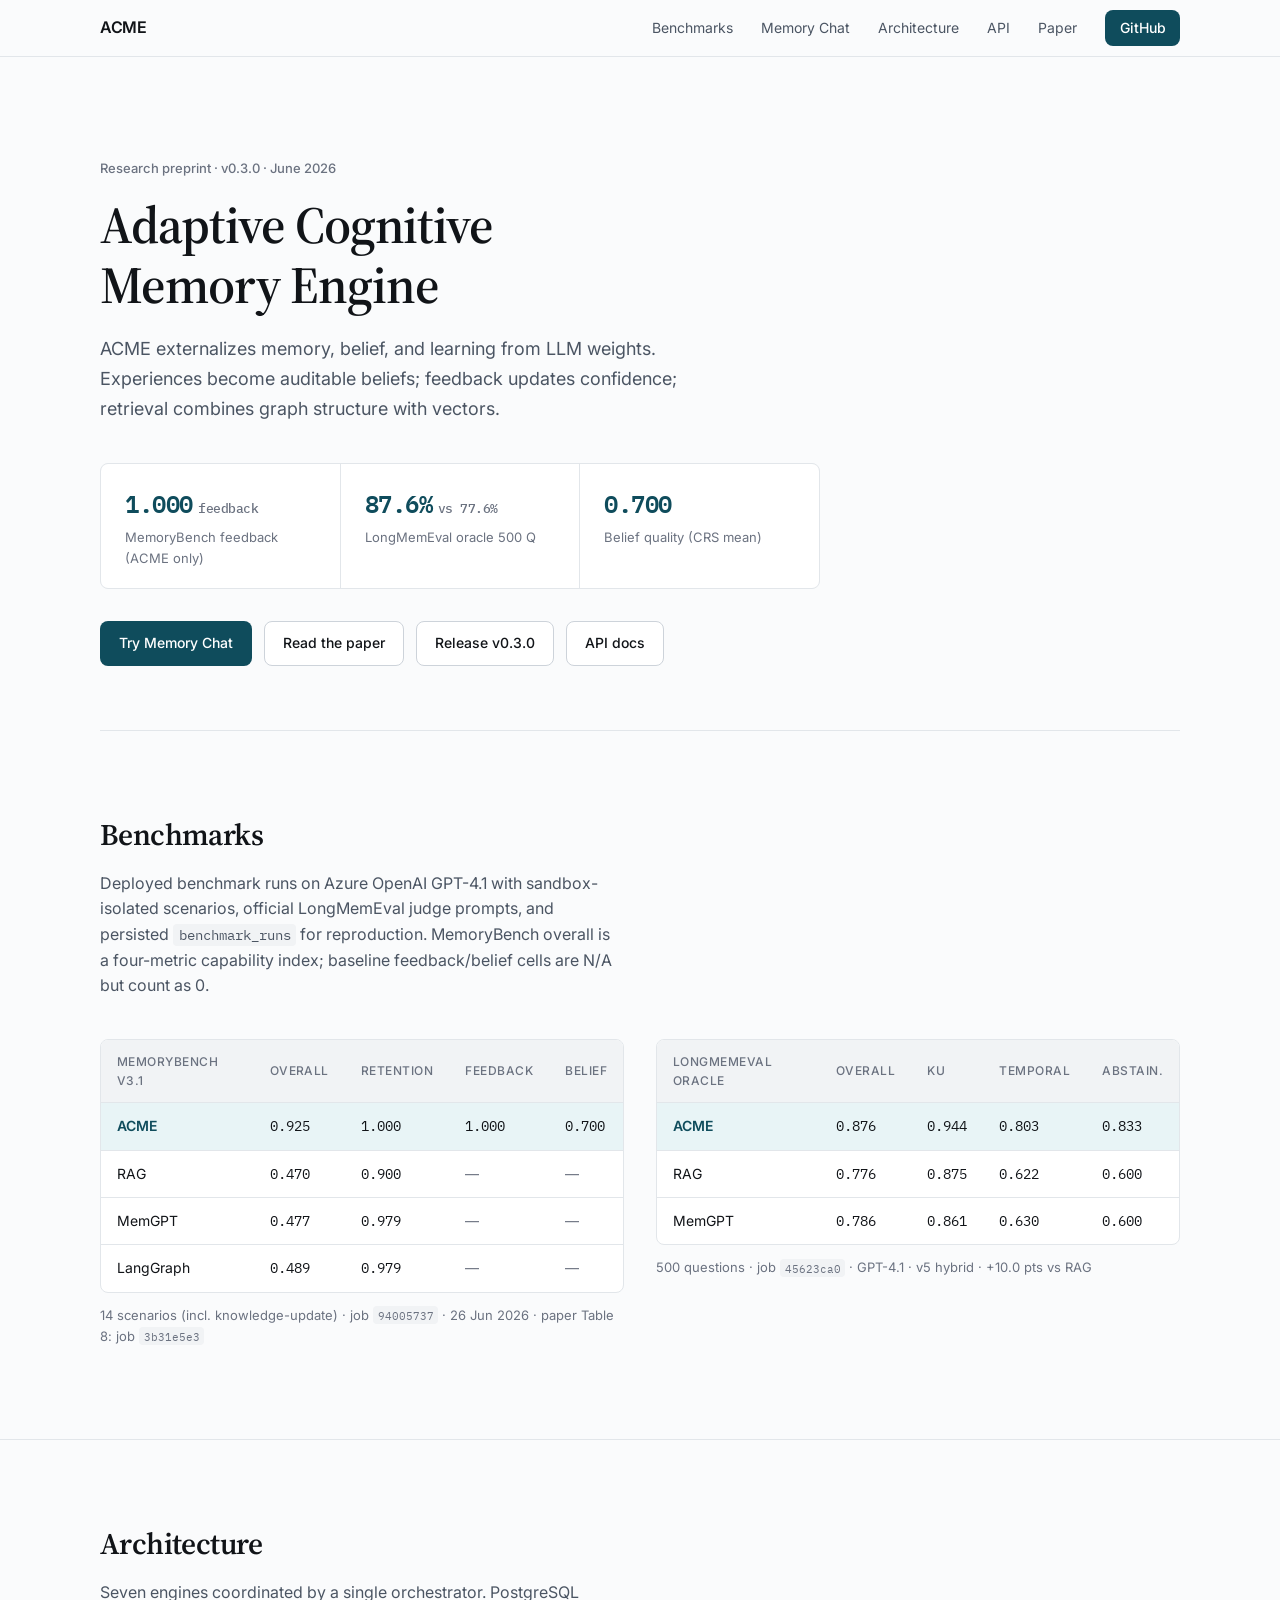
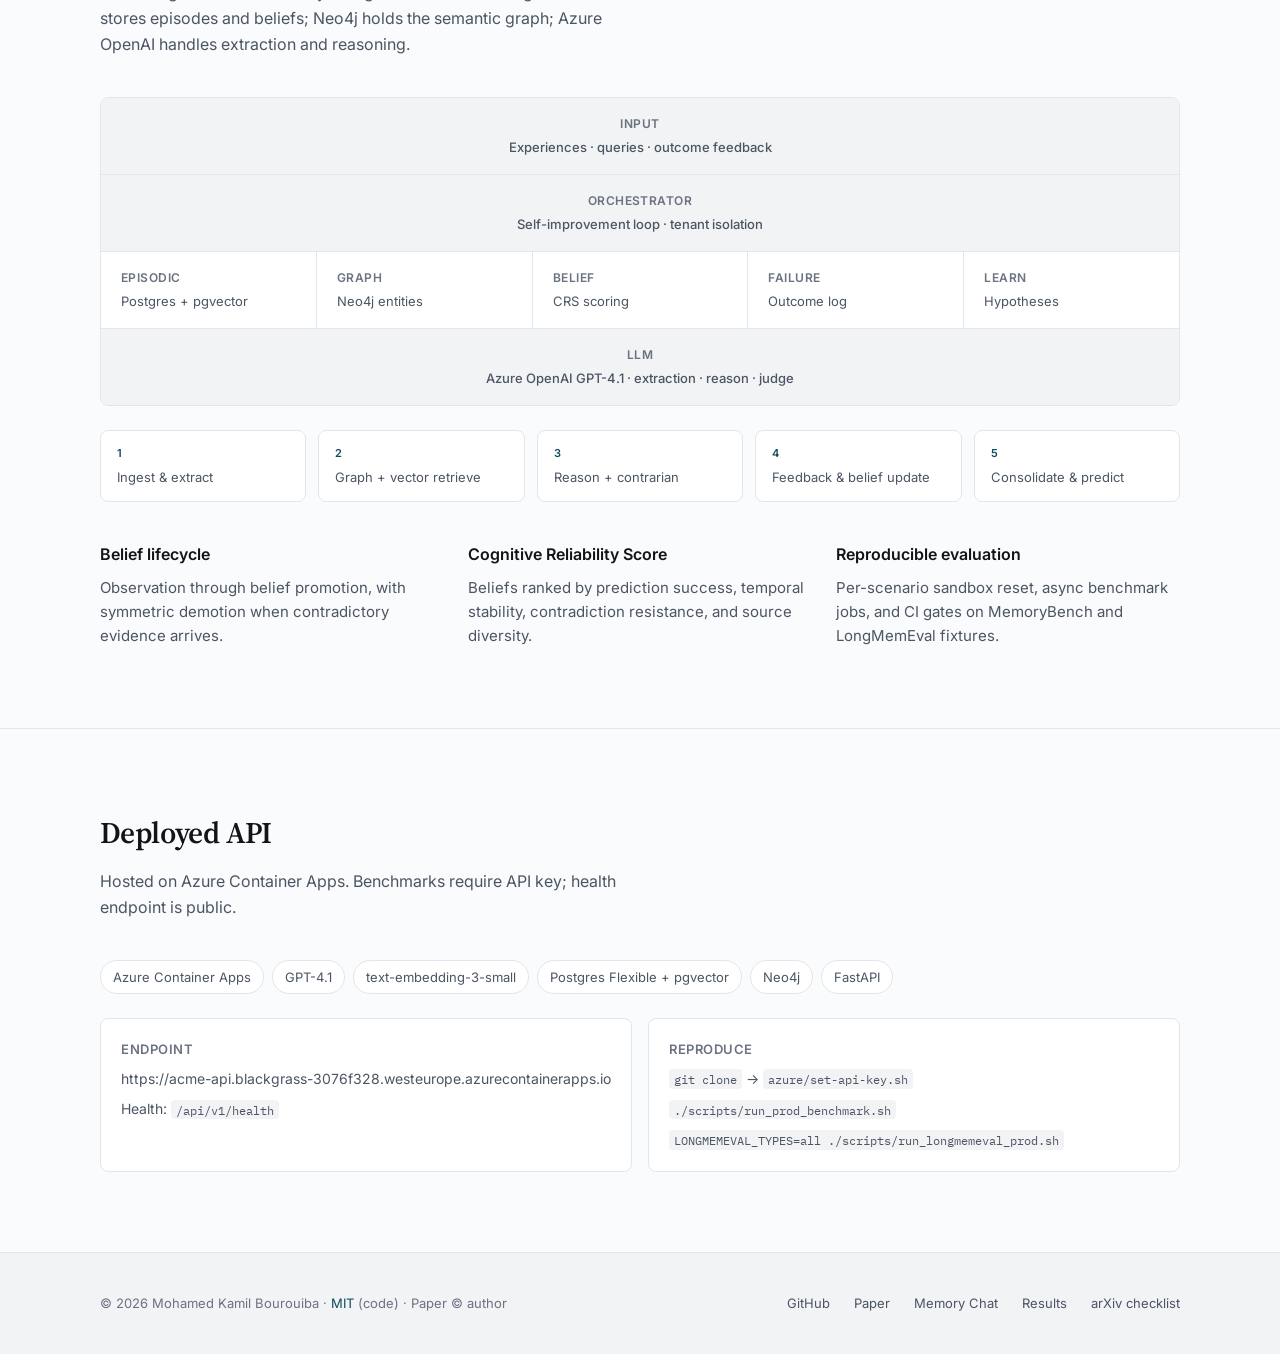
==== index.html @ 428d4e1a "Republish paper site — Memory Chat redirect Co-authored-by: Cursor <cursoragent@cursor.com>" ====
<!DOCTYPE html>
<html lang="en">
<head>
  <meta charset="UTF-8">
  <meta name="viewport" content="width=device-width, initial-scale=1.0, viewport-fit=cover">
  <title>ACME — Adaptive Cognitive Memory Engine</title>
  <meta name="description" content="External cognitive memory for LLMs. MemoryBench belief+feedback metrics; LongMemEval oracle 87.6%. Azure OpenAI GPT-4.1 benchmarks.">
  <meta property="og:title" content="ACME — Adaptive Cognitive Memory Engine">
  <meta property="og:description" content="Belief lifecycle, graph memory, and reproducible benchmarks on MemoryBench and LongMemEval.">
  <meta property="og:type" content="website">
  <link rel="preconnect" href="https://fonts.googleapis.com">
  <link rel="preconnect" href="https://fonts.gstatic.com" crossorigin>
  <link href="https://fonts.googleapis.com/css2?family=IBM+Plex+Mono:wght@500;600&family=Inter:wght@400;500;600&family=Source+Serif+4:opsz,wght@8..60,600&display=swap" rel="stylesheet">
  <link rel="stylesheet" href="assets/style.css?v=4">
</head>
<body>
  <nav class="nav">
    <div class="container nav-inner">
      <a class="logo" href="#">ACME</a>
      <button class="menu-btn" type="button" aria-label="Menu" aria-expanded="false" id="nav-menu-btn">☰</button>
      <div class="nav-links">
        <a href="#benchmarks">Benchmarks</a>
        <a href="https://acme-api.blackgrass-3076f328.westeurope.azurecontainerapps.io/api/v1/chat/" target="_blank" rel="noopener">Memory Chat</a>
        <a href="#architecture">Architecture</a>
        <a href="#stack">API</a>
        <a href="PAPER.pdf" target="_blank" rel="noopener">Paper</a>
        <a class="nav-cta" href="https://github.com/KamilBourouiba/ACME" target="_blank" rel="noopener">GitHub</a>
      </div>
    </div>
  </nav>

  <header class="hero container">
    <p class="hero-eyebrow">Research preprint · v0.3.0 · June 2026</p>
    <h1>Adaptive Cognitive Memory Engine</h1>
    <p class="hero-lead">
      ACME externalizes memory, belief, and learning from LLM weights.
      Experiences become auditable beliefs; feedback updates confidence; retrieval combines graph structure with vectors.
    </p>
    <div class="metrics">
      <div class="metric">
        <div class="metric-value">1.000<span>feedback</span></div>
        <div class="metric-label">MemoryBench feedback (ACME only)</div>
      </div>
      <div class="metric">
        <div class="metric-value">87.6%<span>vs 77.6%</span></div>
        <div class="metric-label">LongMemEval oracle 500 Q</div>
      </div>
      <div class="metric">
        <div class="metric-value">0.700</div>
        <div class="metric-label">Belief quality (CRS mean)</div>
      </div>
    </div>
    <div class="hero-actions">
      <a class="btn btn-primary" href="https://acme-api.blackgrass-3076f328.westeurope.azurecontainerapps.io/api/v1/chat/" target="_blank" rel="noopener">Try Memory Chat</a>
      <a class="btn btn-outline" href="PAPER.pdf" target="_blank" rel="noopener">Read the paper</a>
      <a class="btn btn-outline" href="https://github.com/KamilBourouiba/ACME/releases/tag/v0.3.0-longmemeval-v5" target="_blank" rel="noopener">Release v0.3.0</a>
      <a class="btn btn-outline" href="https://acme-api.blackgrass-3076f328.westeurope.azurecontainerapps.io/docs" target="_blank" rel="noopener">API docs</a>
    </div>
  </header>

  <section id="benchmarks">
    <div class="container">
      <div class="section-header">
        <h2>Benchmarks</h2>
        <p>
          Deployed benchmark runs on Azure OpenAI GPT-4.1 with sandbox-isolated scenarios,
          official LongMemEval judge prompts, and persisted <code>benchmark_runs</code> for reproduction.
          MemoryBench overall is a four-metric capability index; baseline feedback/belief cells are N/A but count as 0.
        </p>
      </div>

      <div class="bench-grid">
        <div class="bench-card">
          <div class="table-wrap bench-table">
            <table>
              <thead>
                <tr>
                  <th>MemoryBench v3.1</th>
                  <th>Overall</th>
                  <th>Retention</th>
                  <th>Feedback</th>
                  <th>Belief</th>
                </tr>
              </thead>
              <tbody>
                <tr class="highlight">
                  <td>ACME</td>
                  <td class="num">0.925</td>
                  <td class="num">1.000</td>
                  <td class="num">1.000</td>
                  <td class="num">0.700</td>
                </tr>
                <tr>
                  <td>RAG</td>
                  <td class="num">0.470</td>
                  <td class="num">0.900</td>
                  <td class="na">—</td>
                  <td class="na">—</td>
                </tr>
                <tr>
                  <td>MemGPT</td>
                  <td class="num">0.477</td>
                  <td class="num">0.979</td>
                  <td class="na">—</td>
                  <td class="na">—</td>
                </tr>
                <tr>
                  <td>LangGraph</td>
                  <td class="num">0.489</td>
                  <td class="num">0.979</td>
                  <td class="na">—</td>
                  <td class="na">—</td>
                </tr>
              </tbody>
            </table>
          </div>
          <p class="caption">14 scenarios (incl. knowledge-update) · job <code>94005737</code> · 26 Jun 2026 · paper Table 8: job <code>3b31e5e3</code></p>
        </div>

        <div class="bench-card">
          <div class="table-wrap bench-table">
            <table>
              <thead>
                <tr>
                  <th>LongMemEval oracle</th>
                  <th>Overall</th>
                  <th>KU</th>
                  <th>Temporal</th>
                  <th>Abstain.</th>
                </tr>
              </thead>
              <tbody>
                <tr class="highlight">
                  <td>ACME</td>
                  <td class="num">0.876</td>
                  <td class="num">0.944</td>
                  <td class="num">0.803</td>
                  <td class="num">0.833</td>
                </tr>
                <tr>
                  <td>RAG</td>
                  <td class="num">0.776</td>
                  <td class="num">0.875</td>
                  <td class="num">0.622</td>
                  <td class="num">0.600</td>
                </tr>
                <tr>
                  <td>MemGPT</td>
                  <td class="num">0.786</td>
                  <td class="num">0.861</td>
                  <td class="num">0.630</td>
                  <td class="num">0.600</td>
                </tr>
              </tbody>
            </table>
          </div>
          <p class="caption">500 questions · job <code>45623ca0</code> · GPT-4.1 · v5 hybrid · +10.0 pts vs RAG</p>
        </div>
      </div>
    </div>
  </section>

  <section id="architecture">
    <div class="container">
      <div class="section-header">
        <h2>Architecture</h2>
        <p>
          Seven engines coordinated by a single orchestrator.
          PostgreSQL stores episodes and beliefs; Neo4j holds the semantic graph; Azure OpenAI handles extraction and reasoning.
        </p>
      </div>

      <div class="arch-flow">
        <div class="arch-row">
          <div class="arch-node arch-center" style="flex: 2;">
            <strong>Input</strong>
            <span>Experiences · queries · outcome feedback</span>
          </div>
        </div>
        <div class="arch-row">
          <div class="arch-node arch-center" style="flex: 2;">
            <strong>Orchestrator</strong>
            <span>Self-improvement loop · tenant isolation</span>
          </div>
        </div>
        <div class="arch-row">
          <div class="arch-node">
            <strong>Episodic</strong>
            <span>Postgres + pgvector</span>
          </div>
          <div class="arch-node">
            <strong>Graph</strong>
            <span>Neo4j entities</span>
          </div>
          <div class="arch-node">
            <strong>Belief</strong>
            <span>CRS scoring</span>
          </div>
          <div class="arch-node">
            <strong>Failure</strong>
            <span>Outcome log</span>
          </div>
          <div class="arch-node">
            <strong>Learn</strong>
            <span>Hypotheses</span>
          </div>
        </div>
        <div class="arch-row">
          <div class="arch-node arch-center" style="flex: 2;">
            <strong>LLM</strong>
            <span>Azure OpenAI GPT-4.1 · extraction · reason · judge</span>
          </div>
        </div>
      </div>

      <div class="arch-pipeline">
        <div class="arch-step"><em>1</em>Ingest &amp; extract</div>
        <div class="arch-step"><em>2</em>Graph + vector retrieve</div>
        <div class="arch-step"><em>3</em>Reason + contrarian</div>
        <div class="arch-step"><em>4</em>Feedback &amp; belief update</div>
        <div class="arch-step"><em>5</em>Consolidate &amp; predict</div>
      </div>

      <div class="features" style="margin-top: 2.5rem;">
        <div class="feature">
          <h3>Belief lifecycle</h3>
          <p>Observation through belief promotion, with symmetric demotion when contradictory evidence arrives.</p>
        </div>
        <div class="feature">
          <h3>Cognitive Reliability Score</h3>
          <p>Beliefs ranked by prediction success, temporal stability, contradiction resistance, and source diversity.</p>
        </div>
        <div class="feature">
          <h3>Reproducible evaluation</h3>
          <p>Per-scenario sandbox reset, async benchmark jobs, and CI gates on MemoryBench and LongMemEval fixtures.</p>
        </div>
      </div>
    </div>
  </section>

  <section id="stack">
    <div class="container">
      <div class="section-header">
        <h2>Deployed API</h2>
        <p>Hosted on Azure Container Apps. Benchmarks require API key; health endpoint is public.</p>
      </div>

      <div class="stack-list">
        <span>Azure Container Apps</span>
        <span>GPT-4.1</span>
        <span>text-embedding-3-small</span>
        <span>Postgres Flexible + pgvector</span>
        <span>Neo4j</span>
        <span>FastAPI</span>
      </div>

      <div class="info-grid">
        <div class="info-card">
          <h3>Endpoint</h3>
          <p>https://acme-api.blackgrass-3076f328.westeurope.azurecontainerapps.io</p>
          <p>Health: <code>/api/v1/health</code></p>
        </div>
        <div class="info-card">
          <h3>Reproduce</h3>
          <p><code>git clone</code> → <code>azure/set-api-key.sh</code></p>
          <p><code>./scripts/run_prod_benchmark.sh</code></p>
          <p><code>LONGMEMEVAL_TYPES=all ./scripts/run_longmemeval_prod.sh</code></p>
        </div>
      </div>
    </div>
  </section>

  <footer>
    <div class="container footer-inner">
      <div>© 2026 Mohamed Kamil Bourouiba · <a href="https://github.com/KamilBourouiba/ACME/blob/main/LICENSE">MIT</a> (code) · Paper © author</div>
      <div class="footer-links">
        <a href="https://github.com/KamilBourouiba/ACME" target="_blank" rel="noopener">GitHub</a>
        <a href="PAPER.pdf" target="_blank" rel="noopener">Paper</a>
        <a href="https://acme-api.blackgrass-3076f328.westeurope.azurecontainerapps.io/api/v1/chat/" target="_blank" rel="noopener">Memory Chat</a>
        <a href="https://github.com/KamilBourouiba/ACME/blob/main/docs/BENCHMARK_RESULTS.md" target="_blank" rel="noopener">Results</a>
        <a href="https://github.com/KamilBourouiba/ACME/blob/main/docs/ARXIV_SUBMISSION.md" target="_blank" rel="noopener">arXiv checklist</a>
      </div>
    </div>
  </footer>
  <script src="assets/site.js" defer></script>
</body>
</html>
---- assets/style.css ----
:root {
  --bg: #fafbfc;
  --bg-subtle: #f1f3f5;
  --surface: #ffffff;
  --border: #e2e6ea;
  --border-strong: #cdd3da;
  --text: #111418;
  --text-secondary: #4b5563;
  --text-muted: #6b7280;
  --accent: #0f4c5c;
  --accent-light: #e8f4f6;
  --accent-hover: #0a3a47;
  --positive: #047857;
  --max: 1080px;
  --narrow: 640px;
  --radius: 8px;
  --font: "Inter", system-ui, -apple-system, sans-serif;
  --serif: "Source Serif 4", Georgia, serif;
  --mono: "IBM Plex Mono", ui-monospace, monospace;
}

*,
*::before,
*::after {
  box-sizing: border-box;
}

html {
  scroll-behavior: smooth;
}

body {
  margin: 0;
  font-family: var(--font);
  font-size: 1rem;
  line-height: 1.6;
  color: var(--text);
  background: var(--bg);
  -webkit-font-smoothing: antialiased;
}

a {
  color: var(--accent);
  text-decoration: none;
}

a:hover {
  text-decoration: underline;
}

code {
  font-family: var(--mono);
  font-size: 0.875em;
  background: var(--bg-subtle);
  padding: 0.15em 0.4em;
  border-radius: 4px;
}

.container {
  width: min(var(--max), calc(100% - 2rem));
  margin-inline: auto;
  padding-inline: max(0px, env(safe-area-inset-left)) max(0px, env(safe-area-inset-right));
}

/* —— Nav —— */
.nav {
  position: sticky;
  top: 0;
  z-index: 50;
  background: rgba(250, 251, 252, 0.92);
  backdrop-filter: blur(8px);
  border-bottom: 1px solid var(--border);
}

.nav-inner {
  display: flex;
  align-items: center;
  justify-content: space-between;
  height: 3.5rem;
  gap: 1rem;
}

.logo {
  font-weight: 600;
  font-size: 1rem;
  letter-spacing: -0.02em;
  color: var(--text);
  text-decoration: none;
}

.logo:hover {
  text-decoration: none;
}

.nav-links {
  display: flex;
  align-items: center;
  gap: 1.75rem;
  font-size: 0.875rem;
}

.nav-links a {
  color: var(--text-secondary);
  text-decoration: none;
}

.nav-links a:hover {
  color: var(--text);
  text-decoration: none;
}

.nav-cta {
  padding: 0.4rem 0.9rem;
  background: var(--accent);
  color: #fff !important;
  border-radius: var(--radius);
  font-weight: 500;
}

.nav-cta:hover {
  background: var(--accent-hover);
}

.menu-btn {
  display: none;
  background: none;
  border: 1px solid var(--border);
  border-radius: var(--radius);
  padding: 0.35rem 0.6rem;
  font-size: 1.1rem;
  cursor: pointer;
  color: var(--text);
}

/* —— Hero —— */
.hero {
  padding: clamp(3.5rem, 8vw, 5.5rem) 0 clamp(3rem, 6vw, 4rem);
  border-bottom: 1px solid var(--border);
}

.hero-eyebrow {
  font-size: 0.8125rem;
  font-weight: 500;
  color: var(--text-muted);
  margin-bottom: 1rem;
}

.hero h1 {
  font-family: var(--serif);
  font-size: clamp(2.25rem, 5vw, 3.25rem);
  font-weight: 600;
  line-height: 1.15;
  letter-spacing: -0.02em;
  margin: 0 0 1.25rem;
  max-width: 18ch;
}

.hero-lead {
  font-size: 1.125rem;
  color: var(--text-secondary);
  max-width: var(--narrow);
  margin: 0 0 2.5rem;
  line-height: 1.65;
}

.metrics {
  display: grid;
  grid-template-columns: repeat(3, 1fr);
  gap: 1px;
  background: var(--border);
  border: 1px solid var(--border);
  border-radius: var(--radius);
  overflow: hidden;
  margin-bottom: 2rem;
  max-width: 720px;
}

.metric {
  background: var(--surface);
  padding: 1.25rem 1.5rem;
}

.metric-value {
  font-family: var(--mono);
  font-size: 1.5rem;
  font-weight: 600;
  color: var(--accent);
  letter-spacing: -0.02em;
}

.metric-value span {
  font-size: 0.8125rem;
  font-weight: 500;
  color: var(--text-muted);
  margin-left: 0.35rem;
}

.metric-label {
  font-size: 0.8125rem;
  color: var(--text-muted);
  margin-top: 0.25rem;
}

.hero-actions {
  display: flex;
  flex-wrap: wrap;
  gap: 0.75rem;
}

.btn {
  display: inline-flex;
  align-items: center;
  padding: 0.625rem 1.125rem;
  font-size: 0.875rem;
  font-weight: 500;
  border-radius: var(--radius);
  text-decoration: none;
  border: 1px solid transparent;
}

.btn:hover {
  text-decoration: none;
}

.btn-primary {
  background: var(--accent);
  color: #fff;
}

.btn-primary:hover {
  background: var(--accent-hover);
}

.btn-outline {
  background: var(--surface);
  color: var(--text);
  border-color: var(--border-strong);
}

.btn-outline:hover {
  border-color: var(--text-muted);
}

/* —— Sections —— */
section {
  padding: clamp(3.5rem, 7vw, 5rem) 0;
}

section + section {
  border-top: 1px solid var(--border);
}

.section-header {
  margin-bottom: 2.5rem;
}

.section-header h2 {
  font-family: var(--serif);
  font-size: clamp(1.5rem, 3vw, 1.875rem);
  font-weight: 600;
  letter-spacing: -0.02em;
  margin: 0 0 0.75rem;
}

.section-header p {
  margin: 0;
  color: var(--text-secondary);
  max-width: 52ch;
  font-size: 1rem;
}

/* —— Tables —— */
.table-wrap {
  border: 1px solid var(--border);
  border-radius: var(--radius);
  overflow-x: auto;
  background: var(--surface);
}

table {
  width: 100%;
  border-collapse: collapse;
  font-size: 0.875rem;
}

th,
td {
  padding: 0.75rem 1rem;
  text-align: left;
  border-bottom: 1px solid var(--border);
}

th {
  font-weight: 500;
  color: var(--text-muted);
  font-size: 0.75rem;
  text-transform: uppercase;
  letter-spacing: 0.04em;
  background: var(--bg-subtle);
}

tr:last-child td {
  border-bottom: none;
}

td.num {
  font-family: var(--mono);
  font-variant-numeric: tabular-nums;
}

tr.highlight td:first-child {
  font-weight: 600;
  color: var(--accent);
}

tr.highlight {
  background: var(--accent-light);
}

td.na {
  color: var(--text-muted);
}

.caption {
  margin-top: 0.75rem;
  font-size: 0.8125rem;
  color: var(--text-muted);
}

.bench-grid {
  display: grid;
  gap: 2.5rem;
}

@media (min-width: 900px) {
  .bench-grid {
    grid-template-columns: 1fr 1fr;
    gap: 2rem;
  }
}

/* —— Architecture —— */
.arch-flow {
  display: flex;
  flex-direction: column;
  gap: 0;
  border: 1px solid var(--border);
  border-radius: var(--radius);
  background: var(--surface);
  overflow: hidden;
}

.arch-row {
  display: flex;
  flex-wrap: wrap;
  align-items: stretch;
  border-bottom: 1px solid var(--border);
}

.arch-row:last-child {
  border-bottom: none;
}

.arch-node {
  flex: 1;
  min-width: 120px;
  padding: 1rem 1.25rem;
  border-right: 1px solid var(--border);
  font-size: 0.8125rem;
}

.arch-node:last-child {
  border-right: none;
}

.arch-node strong {
  display: block;
  font-size: 0.75rem;
  font-weight: 600;
  text-transform: uppercase;
  letter-spacing: 0.04em;
  color: var(--text-muted);
  margin-bottom: 0.25rem;
}

.arch-node span {
  color: var(--text-secondary);
}

.arch-center {
  background: var(--bg-subtle);
  text-align: center;
  font-weight: 500;
}

.arch-pipeline {
  display: grid;
  grid-template-columns: repeat(auto-fit, minmax(130px, 1fr));
  gap: 0.75rem;
  margin-top: 1.5rem;
}

.arch-step {
  padding: 0.875rem 1rem;
  background: var(--surface);
  border: 1px solid var(--border);
  border-radius: var(--radius);
  font-size: 0.8125rem;
  color: var(--text-secondary);
}

.arch-step em {
  display: block;
  font-style: normal;
  font-weight: 600;
  color: var(--accent);
  font-size: 0.6875rem;
  text-transform: uppercase;
  letter-spacing: 0.05em;
  margin-bottom: 0.25rem;
}

/* —— Features —— */
.features {
  display: grid;
  grid-template-columns: repeat(auto-fit, minmax(260px, 1fr));
  gap: 1.5rem;
}

.feature h3 {
  font-size: 1rem;
  font-weight: 600;
  margin: 0 0 0.5rem;
}

.feature p {
  margin: 0;
  font-size: 0.9375rem;
  color: var(--text-secondary);
  line-height: 1.6;
}

/* —— Stack —— */
.stack-list {
  display: flex;
  flex-wrap: wrap;
  gap: 0.5rem;
  margin-bottom: 1.5rem;
}

.stack-list span {
  font-size: 0.8125rem;
  padding: 0.35rem 0.75rem;
  background: var(--surface);
  border: 1px solid var(--border);
  border-radius: 999px;
  color: var(--text-secondary);
}

.info-grid {
  display: grid;
  grid-template-columns: repeat(auto-fit, minmax(280px, 1fr));
  gap: 1rem;
}

.info-card {
  padding: 1.25rem;
  background: var(--surface);
  border: 1px solid var(--border);
  border-radius: var(--radius);
  font-size: 0.875rem;
}

.info-card h3 {
  font-size: 0.8125rem;
  font-weight: 600;
  text-transform: uppercase;
  letter-spacing: 0.04em;
  color: var(--text-muted);
  margin: 0 0 0.5rem;
}

.info-card p {
  margin: 0;
  color: var(--text-secondary);
  overflow-wrap: anywhere;
  word-break: normal;
}

.info-card p + p {
  margin-top: 0.5rem;
}

/* —— Footer —— */
footer {
  padding: 2.5rem 0;
  border-top: 1px solid var(--border);
  background: var(--bg-subtle);
}

.footer-inner {
  display: flex;
  flex-wrap: wrap;
  justify-content: space-between;
  align-items: center;
  gap: 1rem;
  font-size: 0.8125rem;
  color: var(--text-muted);
}

.footer-links {
  display: flex;
  gap: 1.5rem;
}

.footer-links a {
  color: var(--text-secondary);
  text-decoration: none;
}

.footer-links a:hover {
  color: var(--text);
}

/* —— Mobile —— */
@media (max-width: 768px) {
  .container {
    width: min(var(--max), calc(100% - 1.25rem));
  }

  .nav-links {
    display: none;
    position: absolute;
    top: 3.5rem;
    left: 0;
    right: 0;
    flex-direction: column;
    align-items: stretch;
    gap: 0;
    background: var(--surface);
    border-bottom: 1px solid var(--border);
    padding: 0.5rem 1rem max(1rem, env(safe-area-inset-bottom));
    box-shadow: 0 8px 24px rgba(17, 20, 24, 0.08);
  }

  .nav-links.open {
    display: flex;
  }

  .nav-links a {
    padding: 0.75rem 0;
    border-bottom: 1px solid var(--border);
    min-height: 44px;
    display: flex;
    align-items: center;
  }

  .nav-links a:last-child {
    border-bottom: none;
  }

  .nav-cta {
    justify-content: center;
    margin-top: 0.25rem;
  }

  .nav-inner {
    position: relative;
  }

  .menu-btn {
    display: block;
    min-width: 44px;
    min-height: 44px;
  }

  .hero {
    padding-top: max(2.5rem, env(safe-area-inset-top));
  }

  .hero h1 {
    max-width: none;
    font-size: clamp(1.85rem, 8vw, 2.5rem);
  }

  .hero-lead {
    max-width: none;
    font-size: 1rem;
    margin-bottom: 2rem;
  }

  .metrics {
    grid-template-columns: 1fr;
    max-width: none;
  }

  .metric {
    padding: 1rem 1.125rem;
  }

  .metric-value {
    font-size: 1.35rem;
  }

  .hero-actions {
    flex-direction: column;
    align-items: stretch;
  }

  .hero-actions .btn {
    justify-content: center;
    width: 100%;
    min-height: 44px;
  }

  section {
    padding: clamp(2.5rem, 6vw, 3.5rem) 0;
  }

  .section-header {
    margin-bottom: 1.75rem;
  }

  .section-header p {
    max-width: none;
    font-size: 0.9375rem;
  }

  .bench-grid {
    gap: 2rem;
  }

  .table-wrap {
    -webkit-overflow-scrolling: touch;
  }

  .bench-table table {
    min-width: 520px;
  }

  th,
  td {
    padding: 0.65rem 0.75rem;
    font-size: 0.8125rem;
  }

  .caption {
    font-size: 0.75rem;
    line-height: 1.5;
  }

  .arch-row {
    flex-direction: column;
  }

  .arch-node {
    min-width: 0;
    width: 100%;
    border-right: none;
    border-bottom: 1px solid var(--border);
    padding: 0.875rem 1rem;
  }

  .arch-node:last-child {
    border-bottom: none;
  }

  .arch-pipeline {
    grid-template-columns: 1fr;
    gap: 0.5rem;
  }

  .features {
    grid-template-columns: 1fr;
    gap: 1.25rem;
  }

  .stack-list span {
    font-size: 0.75rem;
  }

  .info-grid {
    grid-template-columns: 1fr;
  }

  .footer-inner {
    flex-direction: column;
    align-items: flex-start;
    gap: 1.25rem;
  }

  .footer-links {
    flex-wrap: wrap;
    gap: 1rem 1.25rem;
  }
}

@media (max-width: 480px) {
  .hero-eyebrow {
    font-size: 0.75rem;
    line-height: 1.45;
  }

  .bench-table table {
    min-width: 0;
    font-size: 0.75rem;
  }

  .bench-table thead {
    display: none;
  }

  .bench-table tbody tr {
    display: grid;
    grid-template-columns: 1fr 1fr;
    gap: 0.35rem 0.75rem;
    padding: 0.875rem 1rem;
    border-bottom: 1px solid var(--border);
  }

  .bench-table tbody tr:last-child {
    border-bottom: none;
  }

  .bench-table tbody tr.highlight {
    background: var(--accent-light);
  }

  .bench-table td {
    border: none;
    padding: 0;
  }

  .bench-table td:first-child {
    grid-column: 1 / -1;
    font-weight: 600;
    font-size: 0.875rem;
    margin-bottom: 0.15rem;
  }

  .bench-table td.num::before,
  .bench-table td.na::before {
    display: block;
    font-size: 0.625rem;
    font-weight: 500;
    text-transform: uppercase;
    letter-spacing: 0.04em;
    color: var(--text-muted);
    margin-bottom: 0.15rem;
    font-family: var(--font);
  }

  .bench-table tr.highlight td:nth-child(2)::before { content: "Overall"; }
  .bench-table tr.highlight td:nth-child(3)::before { content: "Retention"; }
  .bench-table tr.highlight td:nth-child(4)::before { content: "Feedback"; }
  .bench-table tr.highlight td:nth-child(5)::before { content: "Belief"; }

  .bench-table tr:not(.highlight) td:nth-child(2)::before { content: "Overall"; }
  .bench-table tr:not(.highlight) td:nth-child(3)::before { content: "Retention"; }
  .bench-table tr:not(.highlight) td:nth-child(4)::before { content: "Feedback"; }
  .bench-table tr:not(.highlight) td:nth-child(5)::before { content: "Belief"; }

  /* LongMemEval table has KU/Temporal/Abstain columns */
  .bench-card:last-child .bench-table tr.highlight td:nth-child(3)::before { content: "KU"; }
  .bench-card:last-child .bench-table tr.highlight td:nth-child(4)::before { content: "Temporal"; }
  .bench-card:last-child .bench-table tr.highlight td:nth-child(5)::before { content: "Abstain."; }
  .bench-card:last-child .bench-table tr:not(.highlight) td:nth-child(3)::before { content: "KU"; }
  .bench-card:last-child .bench-table tr:not(.highlight) td:nth-child(4)::before { content: "Temporal"; }
  .bench-card:last-child .bench-table tr:not(.highlight) td:nth-child(5)::before { content: "Abstain."; }
}
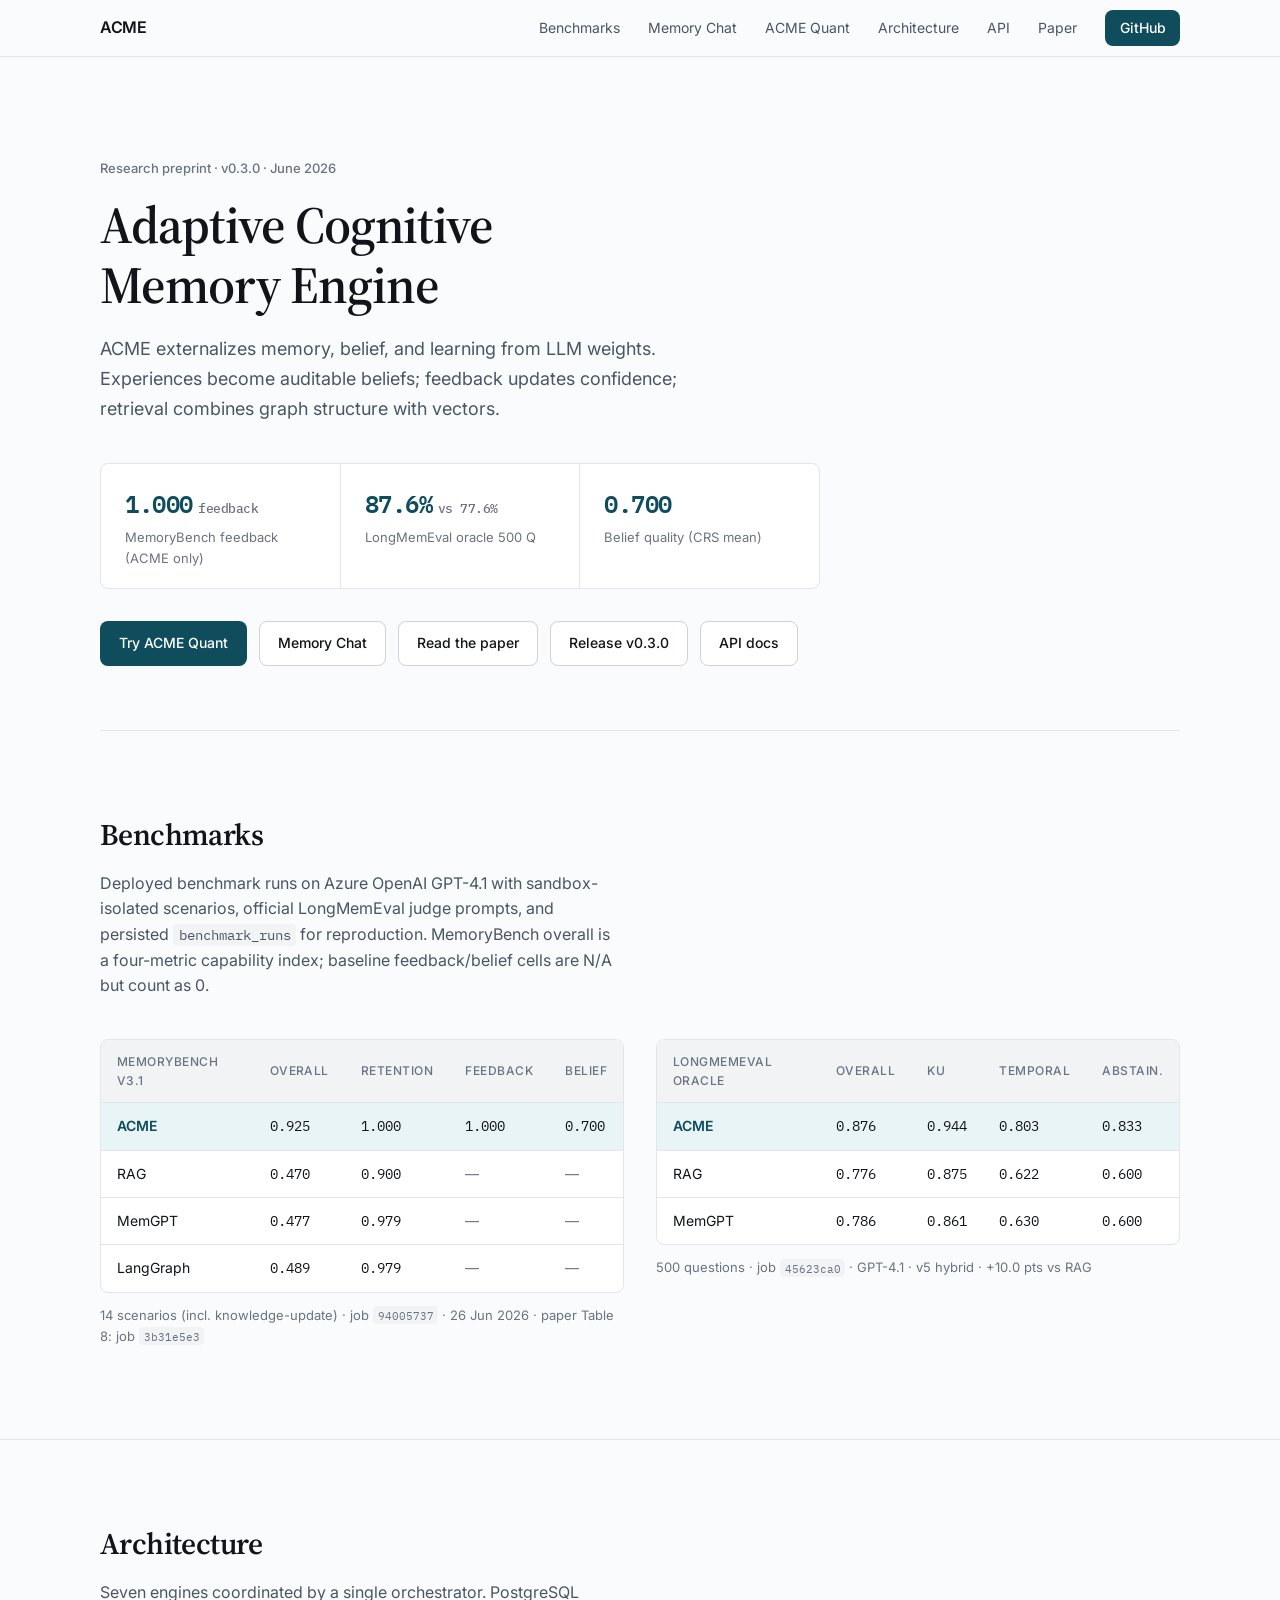
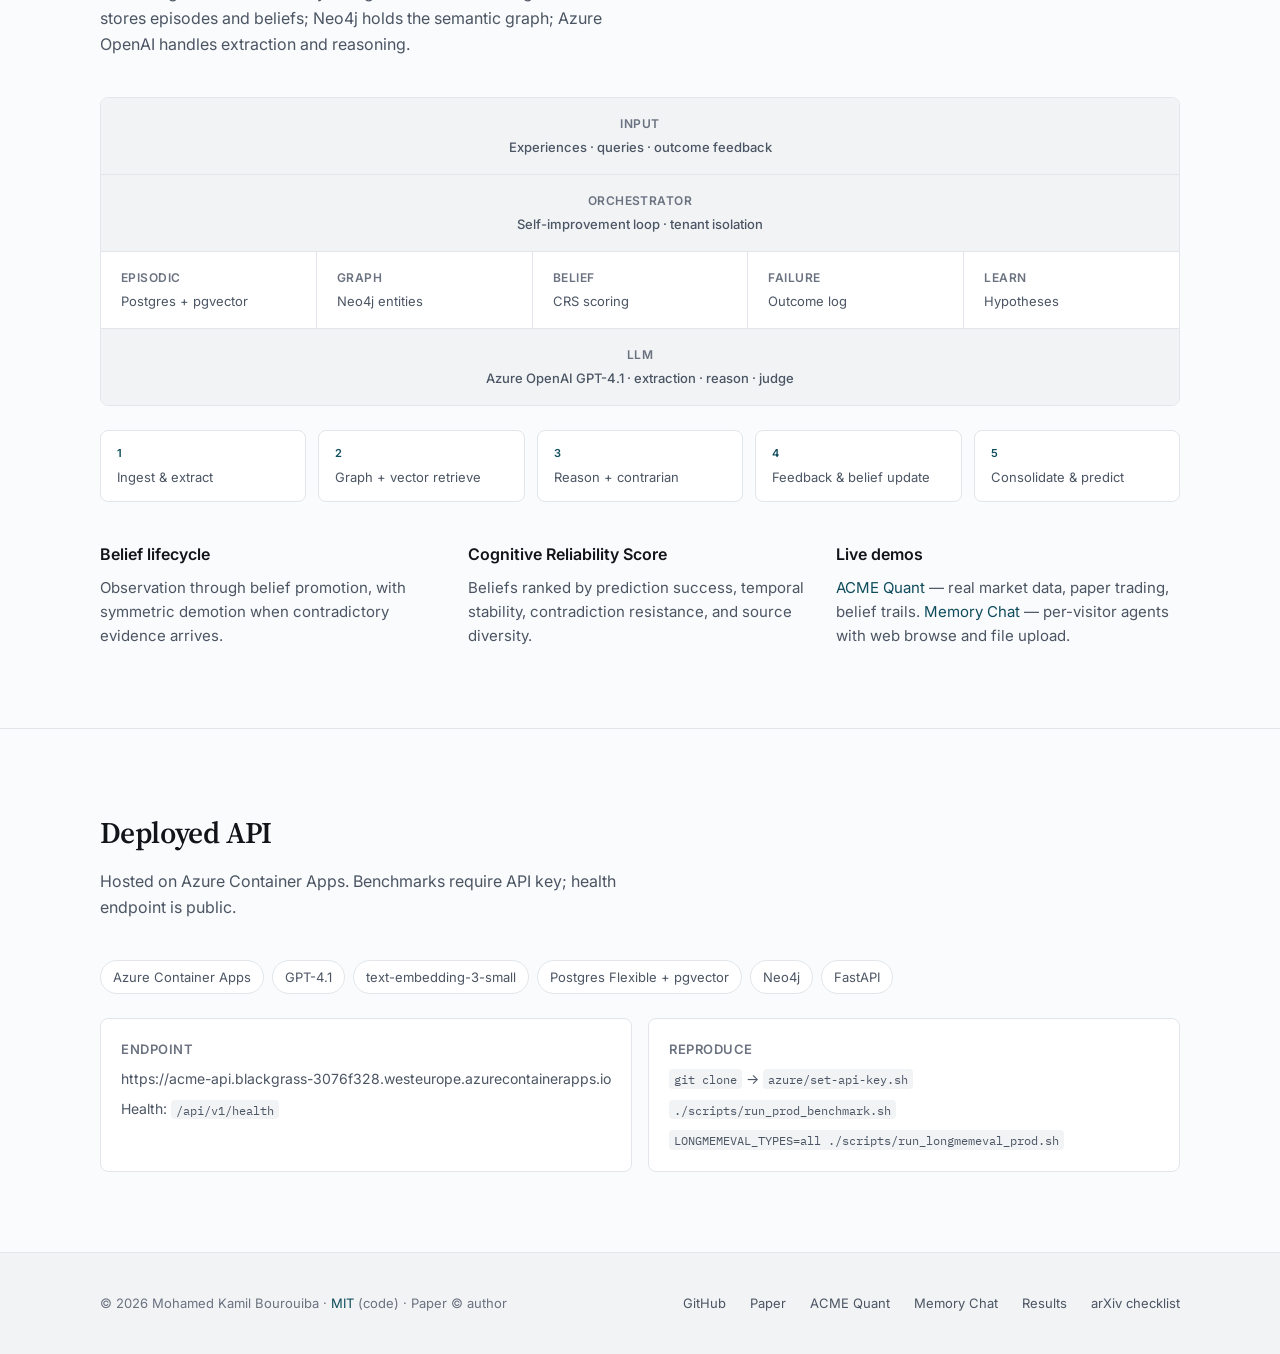
==== commit 9eef3df8: "Update site: ACME Quant CTA and quant.html redirect" ====
--- a/index.html
+++ b/index.html
@@ -11,7 +11,7 @@
   <link rel="preconnect" href="https://fonts.googleapis.com">
   <link rel="preconnect" href="https://fonts.gstatic.com" crossorigin>
   <link href="https://fonts.googleapis.com/css2?family=IBM+Plex+Mono:wght@500;600&family=Inter:wght@400;500;600&family=Source+Serif+4:opsz,wght@8..60,600&display=swap" rel="stylesheet">
-  <link rel="stylesheet" href="assets/style.css?v=4">
+  <link rel="stylesheet" href="assets/style.css?v=3">
 </head>
 <body>
   <nav class="nav">
@@ -21,6 +21,7 @@
       <div class="nav-links">
         <a href="#benchmarks">Benchmarks</a>
         <a href="https://acme-api.blackgrass-3076f328.westeurope.azurecontainerapps.io/api/v1/chat/" target="_blank" rel="noopener">Memory Chat</a>
+        <a href="https://acme-api.blackgrass-3076f328.westeurope.azurecontainerapps.io/api/v1/quant/" target="_blank" rel="noopener">ACME Quant</a>
         <a href="#architecture">Architecture</a>
         <a href="#stack">API</a>
         <a href="PAPER.pdf" target="_blank" rel="noopener">Paper</a>
@@ -51,7 +52,8 @@
       </div>
     </div>
     <div class="hero-actions">
-      <a class="btn btn-primary" href="https://acme-api.blackgrass-3076f328.westeurope.azurecontainerapps.io/api/v1/chat/" target="_blank" rel="noopener">Try Memory Chat</a>
+      <a class="btn btn-primary" href="https://acme-api.blackgrass-3076f328.westeurope.azurecontainerapps.io/api/v1/quant/" target="_blank" rel="noopener">Try ACME Quant</a>
+      <a class="btn btn-outline" href="https://acme-api.blackgrass-3076f328.westeurope.azurecontainerapps.io/api/v1/chat/" target="_blank" rel="noopener">Memory Chat</a>
       <a class="btn btn-outline" href="PAPER.pdf" target="_blank" rel="noopener">Read the paper</a>
       <a class="btn btn-outline" href="https://github.com/KamilBourouiba/ACME/releases/tag/v0.3.0-longmemeval-v5" target="_blank" rel="noopener">Release v0.3.0</a>
       <a class="btn btn-outline" href="https://acme-api.blackgrass-3076f328.westeurope.azurecontainerapps.io/docs" target="_blank" rel="noopener">API docs</a>
@@ -231,8 +233,8 @@
           <p>Beliefs ranked by prediction success, temporal stability, contradiction resistance, and source diversity.</p>
         </div>
         <div class="feature">
-          <h3>Reproducible evaluation</h3>
-          <p>Per-scenario sandbox reset, async benchmark jobs, and CI gates on MemoryBench and LongMemEval fixtures.</p>
+          <h3>Live demos</h3>
+          <p><a href="https://acme-api.blackgrass-3076f328.westeurope.azurecontainerapps.io/api/v1/quant/" target="_blank" rel="noopener">ACME Quant</a> — real market data, paper trading, belief trails. <a href="https://acme-api.blackgrass-3076f328.westeurope.azurecontainerapps.io/api/v1/chat/" target="_blank" rel="noopener">Memory Chat</a> — per-visitor agents with web browse and file upload.</p>
         </div>
       </div>
     </div>
@@ -276,6 +278,7 @@
       <div class="footer-links">
         <a href="https://github.com/KamilBourouiba/ACME" target="_blank" rel="noopener">GitHub</a>
         <a href="PAPER.pdf" target="_blank" rel="noopener">Paper</a>
+        <a href="https://acme-api.blackgrass-3076f328.westeurope.azurecontainerapps.io/api/v1/quant/" target="_blank" rel="noopener">ACME Quant</a>
         <a href="https://acme-api.blackgrass-3076f328.westeurope.azurecontainerapps.io/api/v1/chat/" target="_blank" rel="noopener">Memory Chat</a>
         <a href="https://github.com/KamilBourouiba/ACME/blob/main/docs/BENCHMARK_RESULTS.md" target="_blank" rel="noopener">Results</a>
         <a href="https://github.com/KamilBourouiba/ACME/blob/main/docs/ARXIV_SUBMISSION.md" target="_blank" rel="noopener">arXiv checklist</a>
@@ -285,4 +288,3 @@
   <script src="assets/site.js" defer></script>
 </body>
 </html>
-
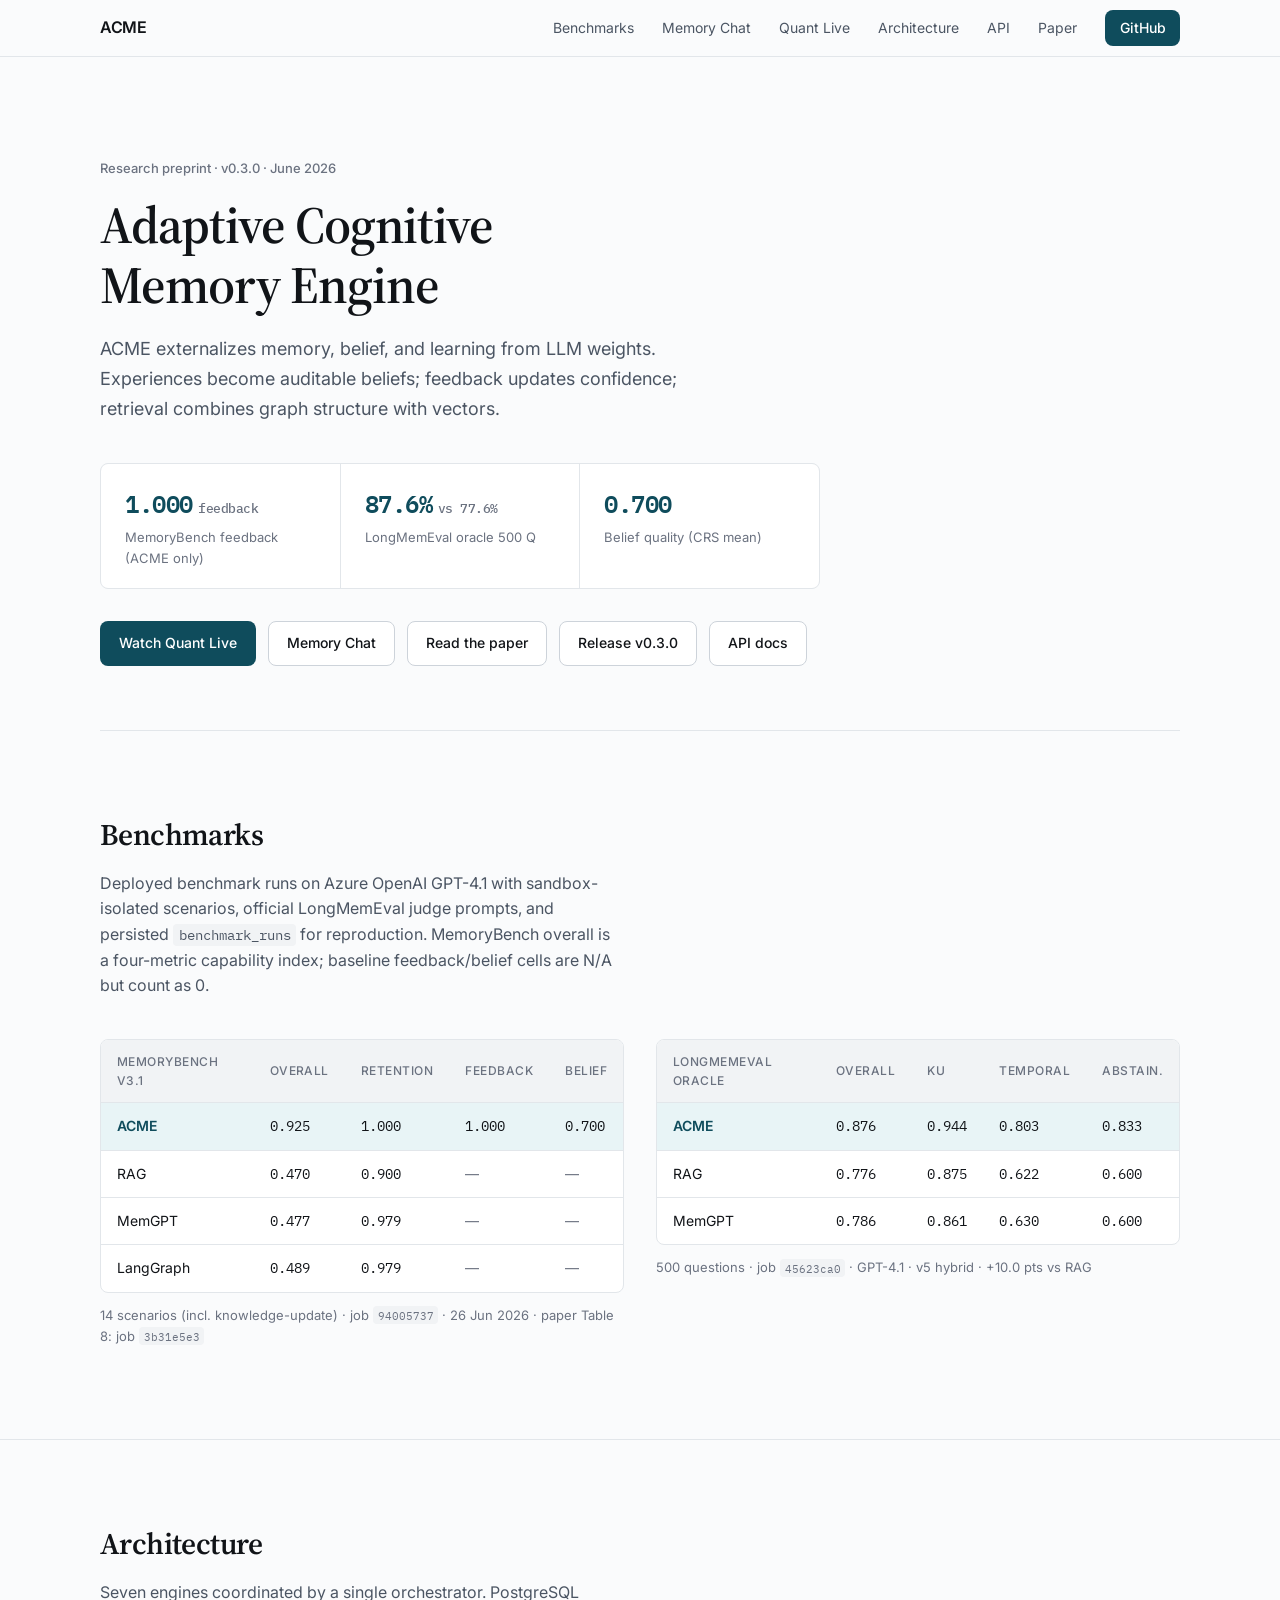
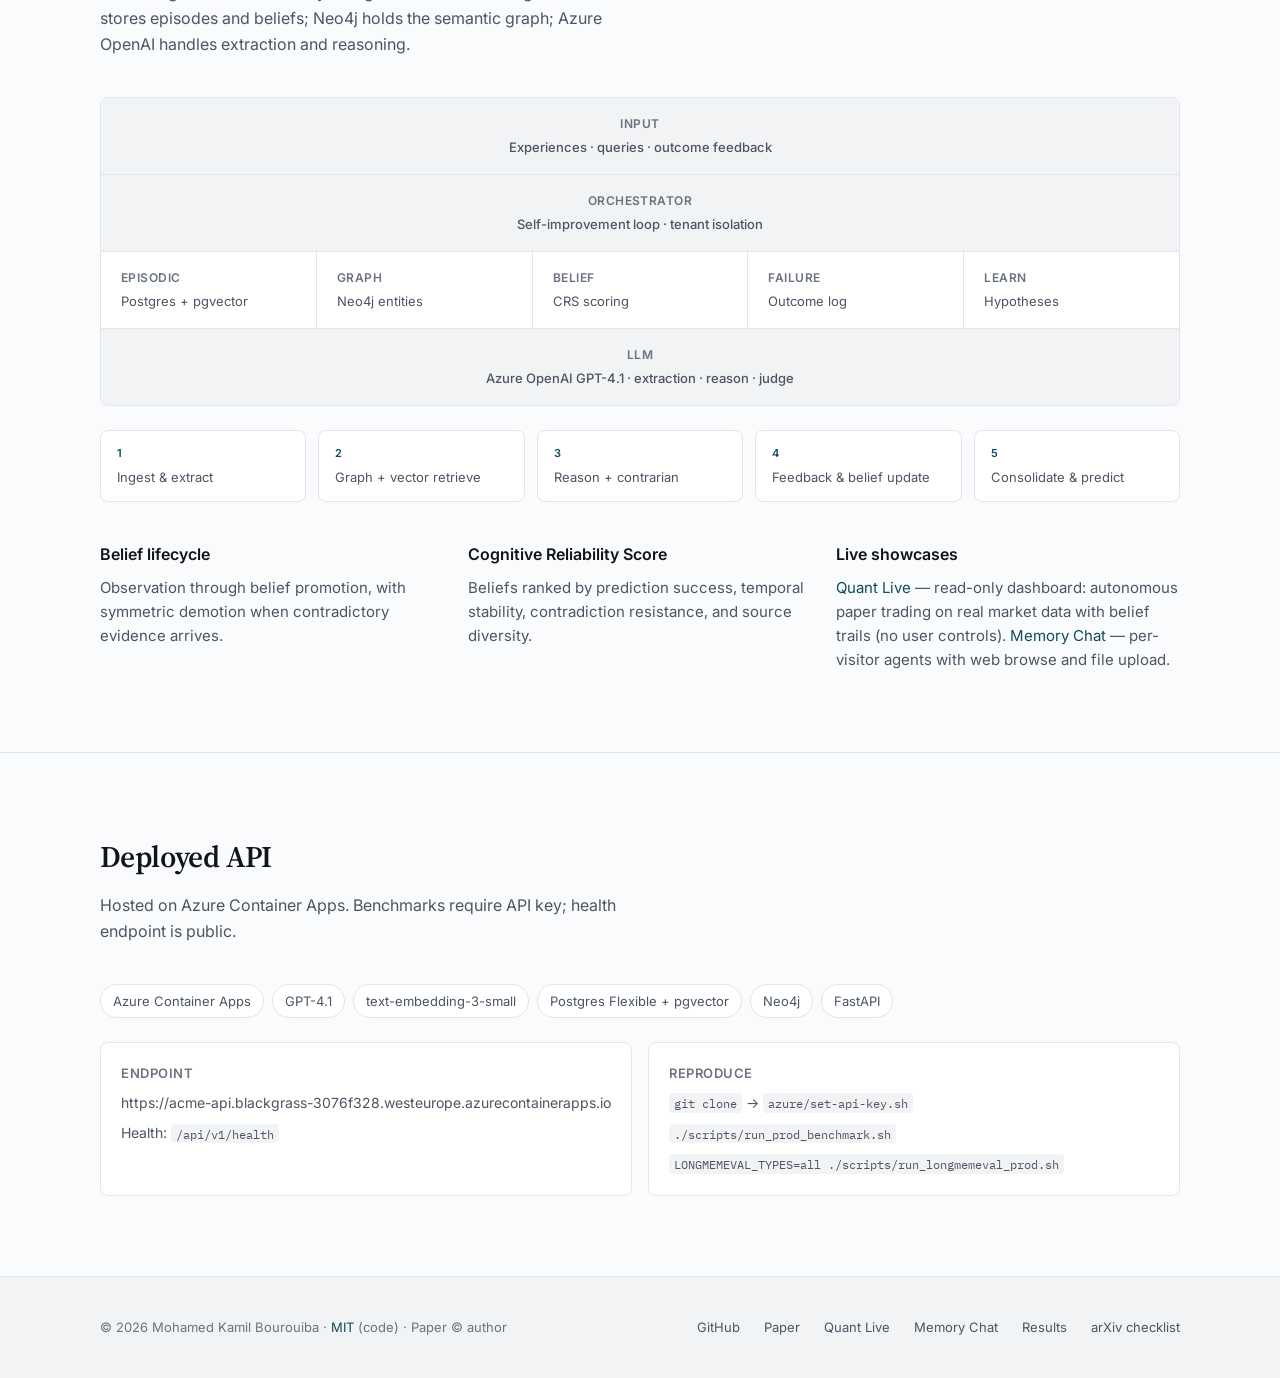
==== commit 9b4cb59b: "Site: Quant read-only showcase wording" ====
--- a/index.html
+++ b/index.html
@@ -21,7 +21,7 @@
       <div class="nav-links">
         <a href="#benchmarks">Benchmarks</a>
         <a href="https://acme-api.blackgrass-3076f328.westeurope.azurecontainerapps.io/api/v1/chat/" target="_blank" rel="noopener">Memory Chat</a>
-        <a href="https://acme-api.blackgrass-3076f328.westeurope.azurecontainerapps.io/api/v1/quant/" target="_blank" rel="noopener">ACME Quant</a>
+        <a href="https://acme-api.blackgrass-3076f328.westeurope.azurecontainerapps.io/api/v1/quant/" target="_blank" rel="noopener">Quant Live</a>
         <a href="#architecture">Architecture</a>
         <a href="#stack">API</a>
         <a href="PAPER.pdf" target="_blank" rel="noopener">Paper</a>
@@ -52,7 +52,7 @@
       </div>
     </div>
     <div class="hero-actions">
-      <a class="btn btn-primary" href="https://acme-api.blackgrass-3076f328.westeurope.azurecontainerapps.io/api/v1/quant/" target="_blank" rel="noopener">Try ACME Quant</a>
+      <a class="btn btn-primary" href="https://acme-api.blackgrass-3076f328.westeurope.azurecontainerapps.io/api/v1/quant/" target="_blank" rel="noopener">Watch Quant Live</a>
       <a class="btn btn-outline" href="https://acme-api.blackgrass-3076f328.westeurope.azurecontainerapps.io/api/v1/chat/" target="_blank" rel="noopener">Memory Chat</a>
       <a class="btn btn-outline" href="PAPER.pdf" target="_blank" rel="noopener">Read the paper</a>
       <a class="btn btn-outline" href="https://github.com/KamilBourouiba/ACME/releases/tag/v0.3.0-longmemeval-v5" target="_blank" rel="noopener">Release v0.3.0</a>
@@ -233,8 +233,8 @@
           <p>Beliefs ranked by prediction success, temporal stability, contradiction resistance, and source diversity.</p>
         </div>
         <div class="feature">
-          <h3>Live demos</h3>
-          <p><a href="https://acme-api.blackgrass-3076f328.westeurope.azurecontainerapps.io/api/v1/quant/" target="_blank" rel="noopener">ACME Quant</a> — real market data, paper trading, belief trails. <a href="https://acme-api.blackgrass-3076f328.westeurope.azurecontainerapps.io/api/v1/chat/" target="_blank" rel="noopener">Memory Chat</a> — per-visitor agents with web browse and file upload.</p>
+          <h3>Live showcases</h3>
+          <p><a href="https://acme-api.blackgrass-3076f328.westeurope.azurecontainerapps.io/api/v1/quant/" target="_blank" rel="noopener">Quant Live</a> — read-only dashboard: autonomous paper trading on real market data with belief trails (no user controls). <a href="https://acme-api.blackgrass-3076f328.westeurope.azurecontainerapps.io/api/v1/chat/" target="_blank" rel="noopener">Memory Chat</a> — per-visitor agents with web browse and file upload.</p>
         </div>
       </div>
     </div>
@@ -278,7 +278,7 @@
       <div class="footer-links">
         <a href="https://github.com/KamilBourouiba/ACME" target="_blank" rel="noopener">GitHub</a>
         <a href="PAPER.pdf" target="_blank" rel="noopener">Paper</a>
-        <a href="https://acme-api.blackgrass-3076f328.westeurope.azurecontainerapps.io/api/v1/quant/" target="_blank" rel="noopener">ACME Quant</a>
+        <a href="https://acme-api.blackgrass-3076f328.westeurope.azurecontainerapps.io/api/v1/quant/" target="_blank" rel="noopener">Quant Live</a>
         <a href="https://acme-api.blackgrass-3076f328.westeurope.azurecontainerapps.io/api/v1/chat/" target="_blank" rel="noopener">Memory Chat</a>
         <a href="https://github.com/KamilBourouiba/ACME/blob/main/docs/BENCHMARK_RESULTS.md" target="_blank" rel="noopener">Results</a>
         <a href="https://github.com/KamilBourouiba/ACME/blob/main/docs/ARXIV_SUBMISSION.md" target="_blank" rel="noopener">arXiv checklist</a>
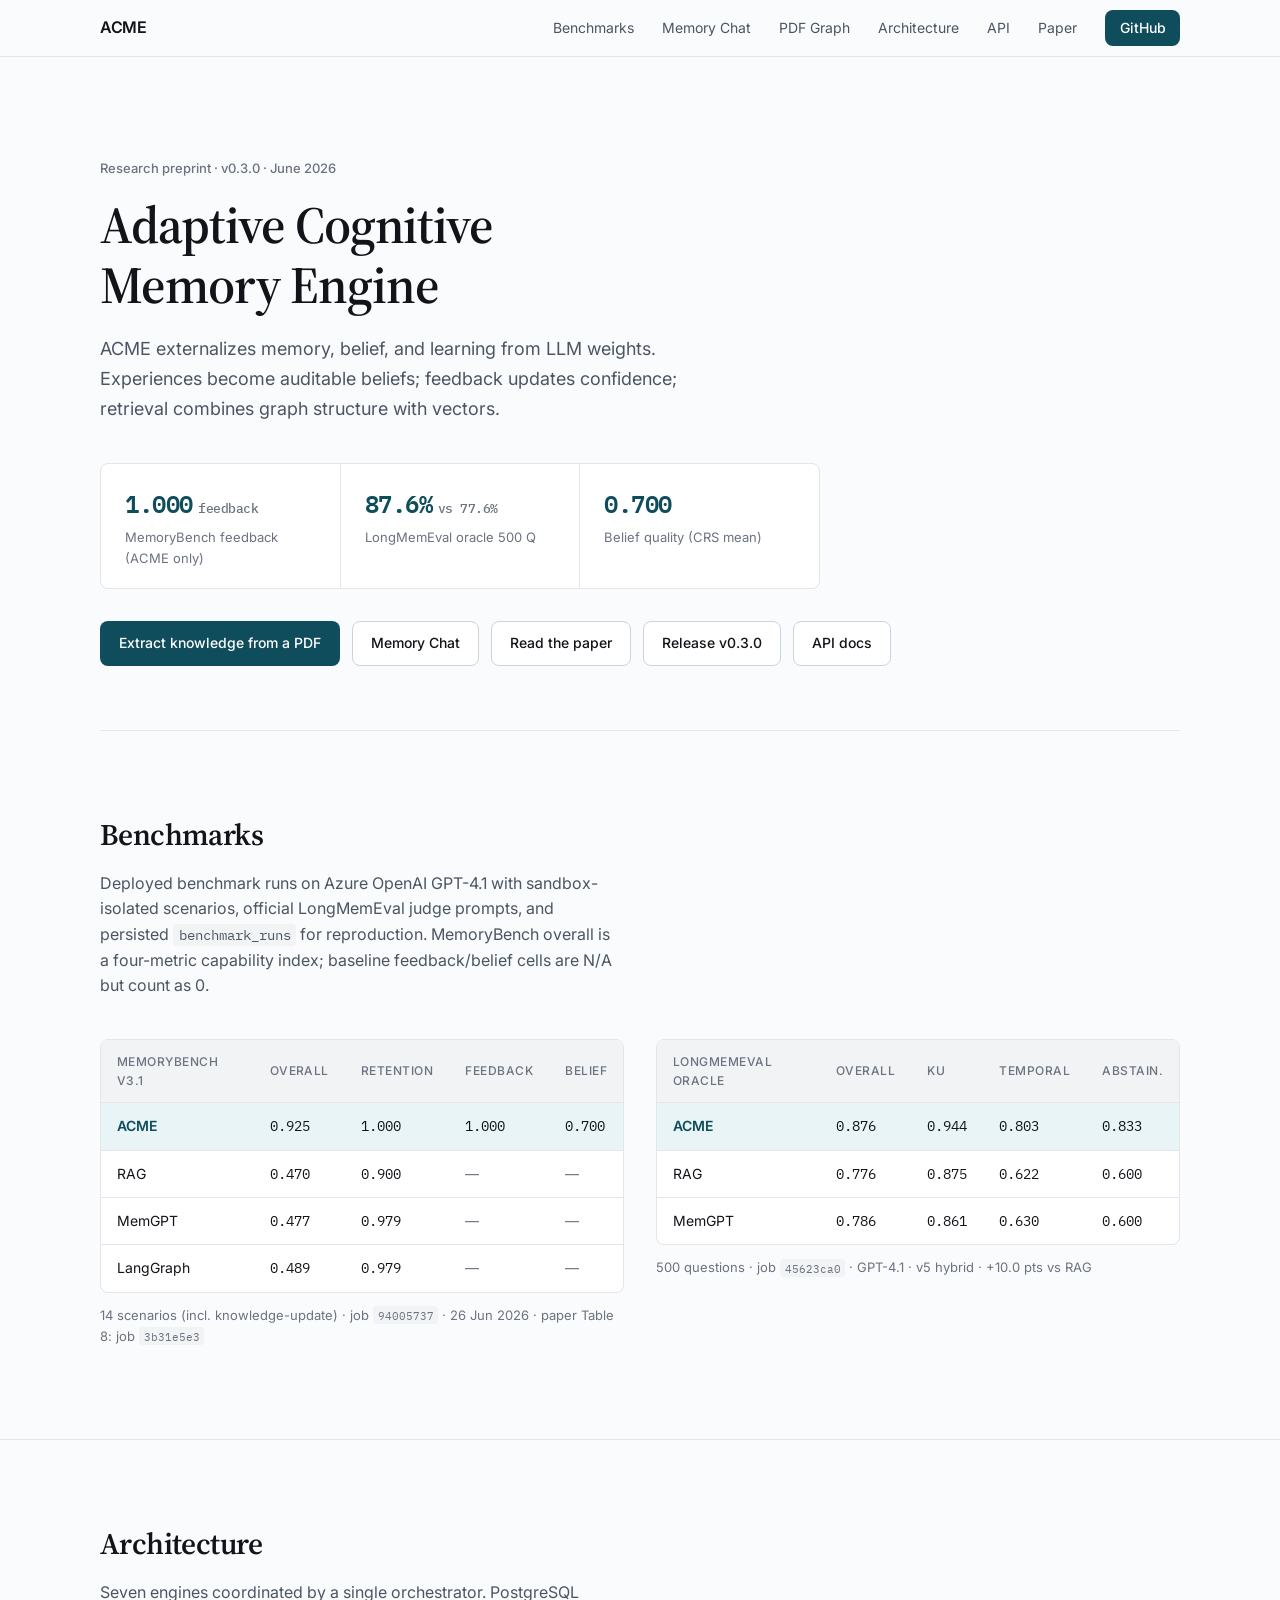
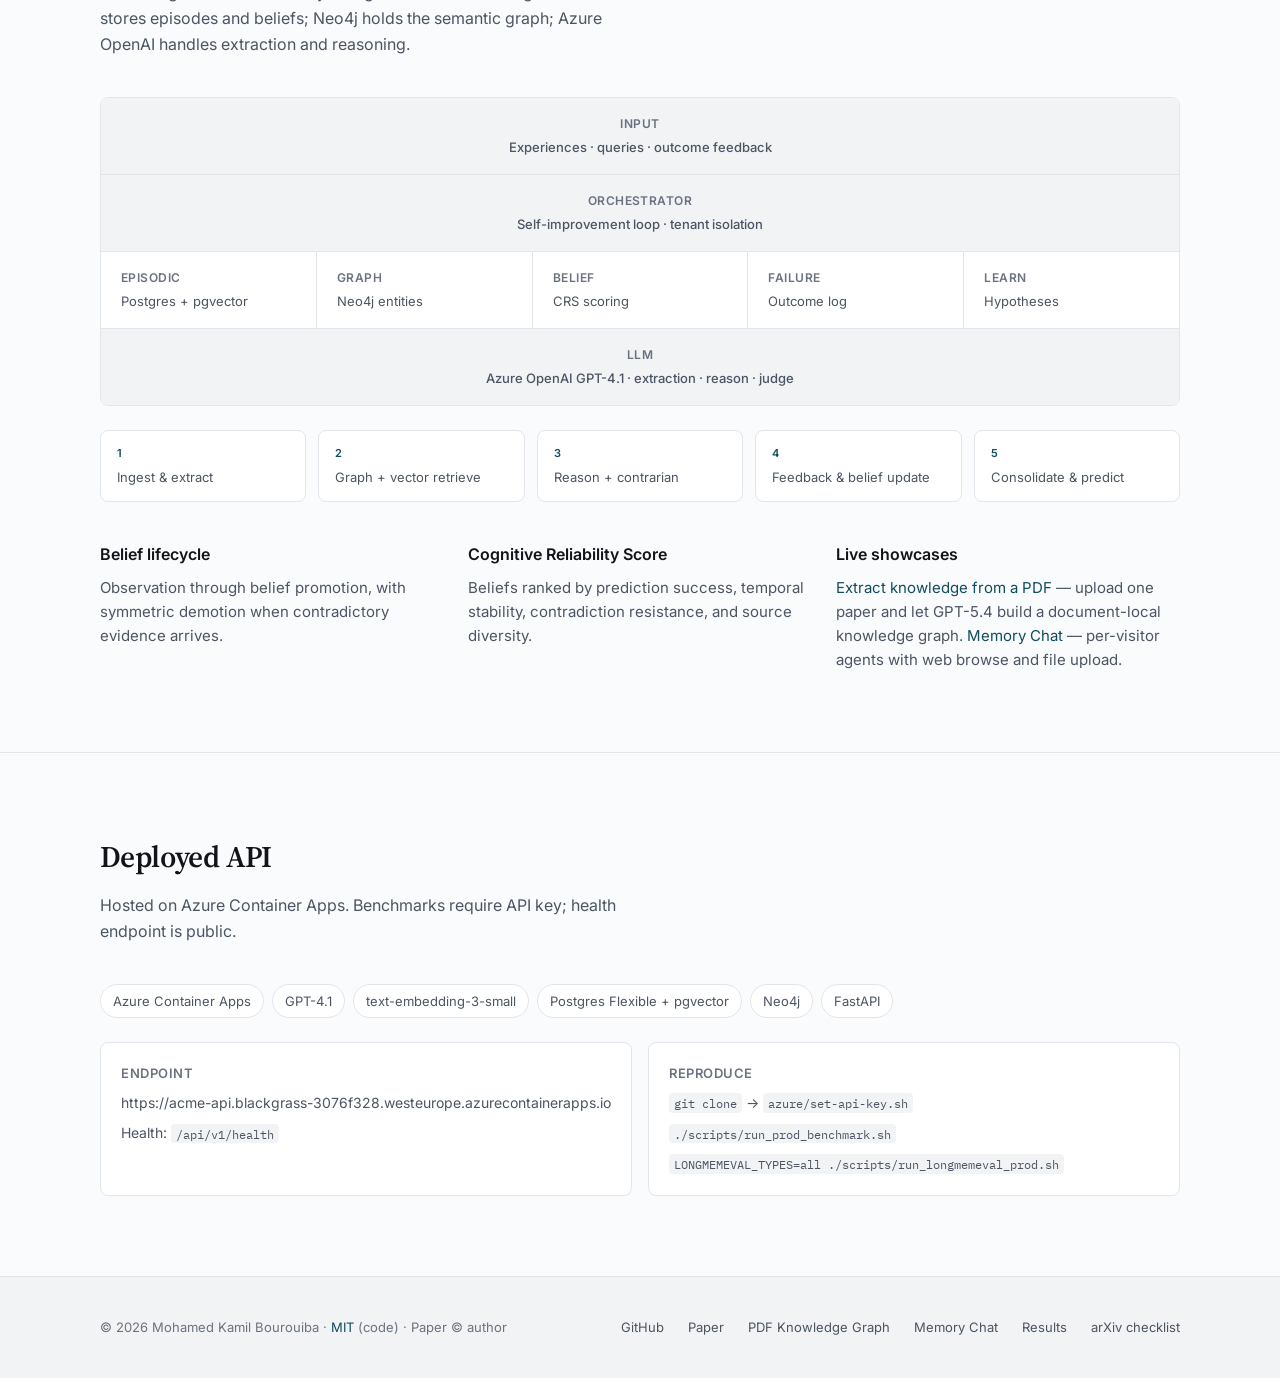
==== commit 44f83dd7: "Update Pages CTA to PDF graph demo." ====
--- a/index.html
+++ b/index.html
@@ -21,7 +21,7 @@
       <div class="nav-links">
         <a href="#benchmarks">Benchmarks</a>
         <a href="https://acme-api.blackgrass-3076f328.westeurope.azurecontainerapps.io/api/v1/chat/" target="_blank" rel="noopener">Memory Chat</a>
-        <a href="https://acme-api.blackgrass-3076f328.westeurope.azurecontainerapps.io/api/v1/quant/" target="_blank" rel="noopener">Quant Live</a>
+        <a href="https://acme-api.blackgrass-3076f328.westeurope.azurecontainerapps.io/" target="_blank" rel="noopener">PDF Graph</a>
         <a href="#architecture">Architecture</a>
         <a href="#stack">API</a>
         <a href="PAPER.pdf" target="_blank" rel="noopener">Paper</a>
@@ -52,7 +52,7 @@
       </div>
     </div>
     <div class="hero-actions">
-      <a class="btn btn-primary" href="https://acme-api.blackgrass-3076f328.westeurope.azurecontainerapps.io/api/v1/quant/" target="_blank" rel="noopener">Watch Quant Live</a>
+      <a class="btn btn-primary" href="https://acme-api.blackgrass-3076f328.westeurope.azurecontainerapps.io/" target="_blank" rel="noopener">Extract knowledge from a PDF</a>
       <a class="btn btn-outline" href="https://acme-api.blackgrass-3076f328.westeurope.azurecontainerapps.io/api/v1/chat/" target="_blank" rel="noopener">Memory Chat</a>
       <a class="btn btn-outline" href="PAPER.pdf" target="_blank" rel="noopener">Read the paper</a>
       <a class="btn btn-outline" href="https://github.com/KamilBourouiba/ACME/releases/tag/v0.3.0-longmemeval-v5" target="_blank" rel="noopener">Release v0.3.0</a>
@@ -234,7 +234,7 @@
         </div>
         <div class="feature">
           <h3>Live showcases</h3>
-          <p><a href="https://acme-api.blackgrass-3076f328.westeurope.azurecontainerapps.io/api/v1/quant/" target="_blank" rel="noopener">Quant Live</a> — read-only dashboard: autonomous paper trading on real market data with belief trails (no user controls). <a href="https://acme-api.blackgrass-3076f328.westeurope.azurecontainerapps.io/api/v1/chat/" target="_blank" rel="noopener">Memory Chat</a> — per-visitor agents with web browse and file upload.</p>
+          <p><a href="https://acme-api.blackgrass-3076f328.westeurope.azurecontainerapps.io/" target="_blank" rel="noopener">Extract knowledge from a PDF</a> — upload one paper and let GPT-5.4 build a document-local knowledge graph. <a href="https://acme-api.blackgrass-3076f328.westeurope.azurecontainerapps.io/api/v1/chat/" target="_blank" rel="noopener">Memory Chat</a> — per-visitor agents with web browse and file upload.</p>
         </div>
       </div>
     </div>
@@ -278,7 +278,7 @@
       <div class="footer-links">
         <a href="https://github.com/KamilBourouiba/ACME" target="_blank" rel="noopener">GitHub</a>
         <a href="PAPER.pdf" target="_blank" rel="noopener">Paper</a>
-        <a href="https://acme-api.blackgrass-3076f328.westeurope.azurecontainerapps.io/api/v1/quant/" target="_blank" rel="noopener">Quant Live</a>
+        <a href="https://acme-api.blackgrass-3076f328.westeurope.azurecontainerapps.io/" target="_blank" rel="noopener">PDF Knowledge Graph</a>
         <a href="https://acme-api.blackgrass-3076f328.westeurope.azurecontainerapps.io/api/v1/chat/" target="_blank" rel="noopener">Memory Chat</a>
         <a href="https://github.com/KamilBourouiba/ACME/blob/main/docs/BENCHMARK_RESULTS.md" target="_blank" rel="noopener">Results</a>
         <a href="https://github.com/KamilBourouiba/ACME/blob/main/docs/ARXIV_SUBMISSION.md" target="_blank" rel="noopener">arXiv checklist</a>
